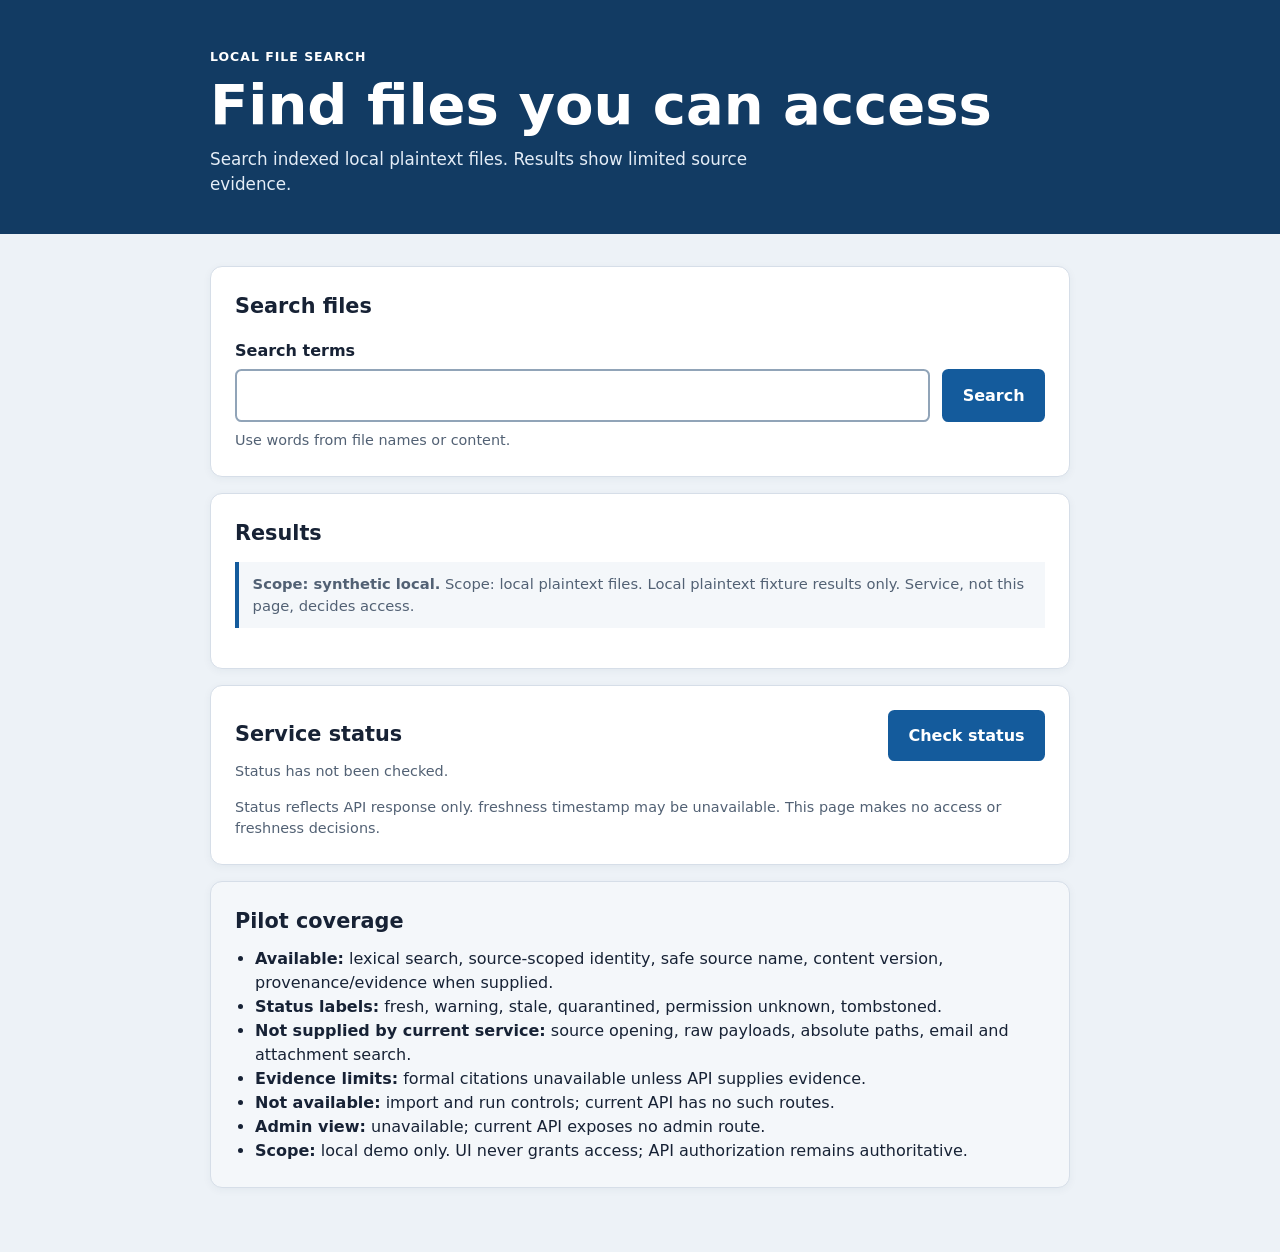
==== frontend/index.html @ c7bcd280 "git init" ====
<!doctype html>
<html lang="en">
  <head>
    <meta charset="utf-8">
    <meta name="viewport" content="width=device-width, initial-scale=1">
    <meta name="description" content="Search accessible local files">
    <meta name="api-base" content="/v1">
    <title>Knowledge search</title>
    <link rel="stylesheet" href="styles.css">
  </head>
  <body>
    <header class="site-header">
      <div class="shell">
        <p class="eyebrow">Local file search</p>
        <h1>Find files you can access</h1>
        <p class="lede">Search indexed local plaintext files. Results show limited source evidence.</p>
      </div>
    </header>

    <main class="shell" id="main-content">
      <section aria-labelledby="search-heading" class="search-panel">
        <h2 id="search-heading">Search files</h2>
        <form id="search-form" role="search">
          <label for="query">Search terms</label>
          <div class="search-row">
            <input id="query" name="query" type="search" autocomplete="off" required aria-describedby="search-help">
            <button type="submit">Search</button>
          </div>
          <p id="search-help" class="help">Use words from file names or content.</p>
        </form>
      </section>

      <section aria-labelledby="results-heading" class="results-section" aria-live="polite" aria-busy="false">
        <div class="section-heading">
          <h2 id="results-heading">Results</h2>
          <span id="result-count" class="muted"></span>
        </div>
        <p class="scope-note"><strong>Scope: synthetic local.</strong> Scope: local plaintext files. Local plaintext fixture results only. Service, not this page, decides access.</p>
        <div id="status" class="status" role="status" hidden></div>
        <ol id="results" class="results" aria-label="Search results"></ol>
      </section>

      <section aria-labelledby="status-heading" class="service-panel">
        <div class="section-heading">
          <h2 id="status-heading">Service status</h2>
          <button id="status-button" type="button">Check status</button>
        </div>
        <p id="service-status" class="muted" role="status">Status has not been checked.</p>
        <p class="help">Status reflects API response only. freshness timestamp may be unavailable. This page makes no access or freshness decisions.</p>
      </section>

      <aside class="coverage" aria-labelledby="coverage-heading">
        <h2 id="coverage-heading">Pilot coverage</h2>
        <ul>
          <li><strong>Available:</strong> lexical search, source-scoped identity, safe source name, content version, provenance/evidence when supplied.</li>
          <li><strong>Status labels:</strong> fresh, warning, stale, quarantined, permission unknown, tombstoned.</li>
          <li><strong>Not supplied by current service:</strong> source opening, raw payloads, absolute paths, email and attachment search.</li>
          <li><strong>Evidence limits:</strong> formal citations unavailable unless API supplies evidence.</li>
          <li><strong>Not available:</strong> import and run controls; current API has no such routes.</li>
          <li><strong>Admin view:</strong> unavailable; current API exposes no admin route.</li>
          <li><strong>Scope:</strong> local demo only. UI never grants access; API authorization remains authoritative.</li>
        </ul>
      </aside>
    </main>
    <script src="app.js" defer></script>
  </body>
</html>
---- frontend/styles.css ----
:root {
  color-scheme: light;
  --ink: #172235;
  --muted: #526174;
  --line: #d6dee8;
  --surface: #ffffff;
  --soft: #f4f7fa;
  --accent: #145b9c;
  --accent-dark: #0b3e6c;
  --warning: #7a4b00;
  font-family: Inter, ui-sans-serif, system-ui, sans-serif;
  line-height: 1.5;
}

* { box-sizing: border-box; }
body { margin: 0; color: var(--ink); background: #edf2f7; }
.shell { width: min(100% - 2rem, 860px); margin-inline: auto; }
.site-header { padding: 3rem 0 2.25rem; color: white; background: #123b63; }
.eyebrow { margin: 0 0 .5rem; font-weight: 700; letter-spacing: .08em; text-transform: uppercase; font-size: .78rem; }
h1, h2, p { margin-top: 0; }
h1 { margin-bottom: .75rem; font-size: clamp(2rem, 6vw, 3.5rem); line-height: 1.08; }
h2 { font-size: 1.3rem; }
.lede { max-width: 38rem; margin-bottom: 0; color: #e4edf7; font-size: 1.05rem; }
main { padding: 2rem 0 4rem; }
.search-panel, .results-section, .service-panel, .coverage { padding: 1.5rem; border: 1px solid var(--line); border-radius: .75rem; background: var(--surface); box-shadow: 0 2px 8px #17324d0d; }
.results-section, .service-panel, .coverage { margin-top: 1rem; }
label { display: block; margin-bottom: .4rem; font-weight: 650; }
.search-row { display: flex; gap: .75rem; }
input { min-width: 0; flex: 1; padding: .78rem .9rem; border: 2px solid #91a4b8; border-radius: .4rem; color: var(--ink); font: inherit; }
button { min-height: 44px; padding: .7rem 1.15rem; border: 2px solid var(--accent); border-radius: .4rem; color: white; background: var(--accent); font: inherit; font-weight: 700; cursor: pointer; }
button:hover { background: var(--accent-dark); border-color: var(--accent-dark); }
button:disabled { cursor: wait; opacity: .65; }
button:focus-visible, input:focus-visible, a:focus-visible { outline: 3px solid #f0a500; outline-offset: 2px; }
.help, .muted { color: var(--muted); font-size: .9rem; }
.help { margin: .5rem 0 0; }
.scope-note { margin: .8rem 0 0; padding: .7rem .85rem; border-left: 4px solid var(--accent); color: var(--muted); background: var(--soft); font-size: .92rem; }
.section-heading { display: flex; align-items: baseline; justify-content: space-between; gap: 1rem; }
.section-heading h2 { margin-bottom: 0; }
.status { margin: 1rem 0 0; padding: .85rem 1rem; border-left: 4px solid var(--accent); background: var(--soft); }
.status.warning { border-left-color: #c47b00; color: var(--warning); }
.results { display: grid; gap: 1rem; margin: 1rem 0 0; padding: 0; list-style: none; }
.result { padding: 1.1rem; border: 1px solid var(--line); border-radius: .5rem; background: #fff; }
.result h3 { margin: 0 0 .45rem; font-size: 1.08rem; }
.result p { margin-bottom: .7rem; }
.result-state { display: inline-block; margin-bottom: .7rem; padding: .2rem .5rem; border-radius: .25rem; color: #17324d; background: #e3edf7; font-size: .82rem; font-weight: 700; }
.result-state.stale, .result-state.warning, .result-state.quarantined, .result-state.permission-unknown, .result-state.tombstoned { color: var(--warning); background: #fff2d6; }
.result a { overflow-wrap: anywhere; color: var(--accent-dark); }
.metadata { display: flex; flex-wrap: wrap; gap: .5rem 1rem; margin: 0; color: var(--muted); font-size: .88rem; }
.metadata dt { font-weight: 700; }
.metadata dd { margin: 0; }
.coverage { background: var(--soft); }
.coverage h2 { margin-bottom: .6rem; }
.coverage ul { margin: 0; padding-left: 1.25rem; }
@media (max-width: 480px) { .search-row { flex-direction: column; } .search-row button { width: 100%; } .section-heading { align-items: flex-start; flex-direction: column; gap: .25rem; } }
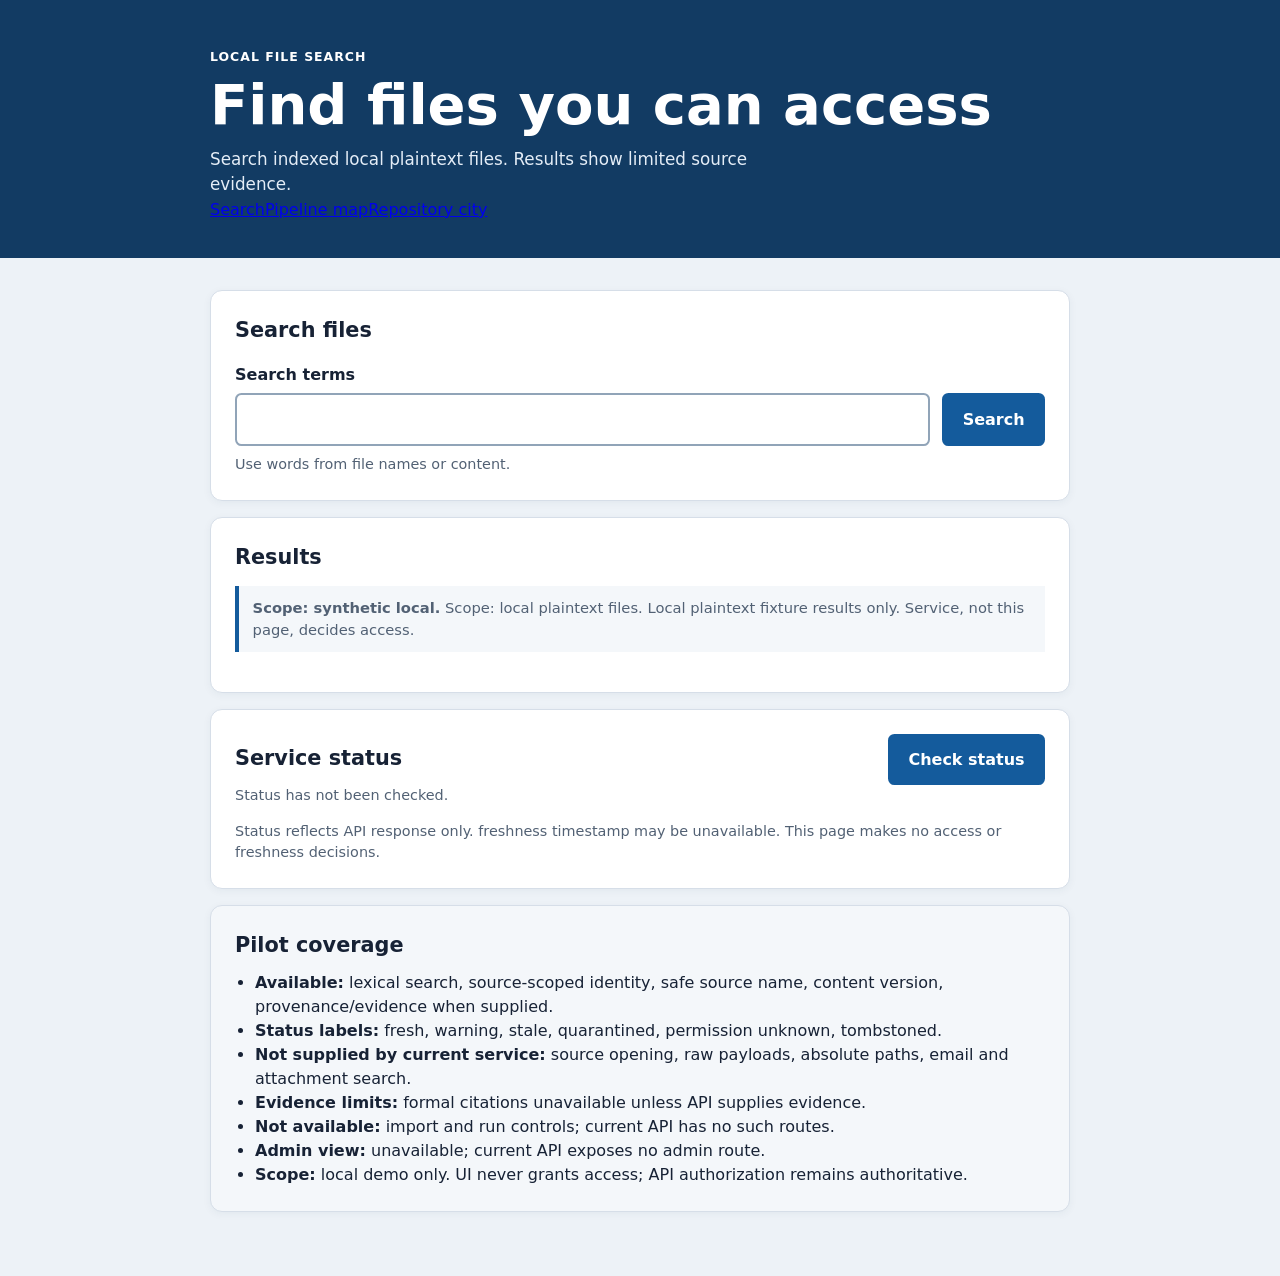
==== commit d8c6b8d0: "feat(frontend): add pipeline and repository views" ====
--- a/frontend/index.html
+++ b/frontend/index.html
@@ -14,6 +14,7 @@
         <p class="eyebrow">Local file search</p>
         <h1>Find files you can access</h1>
         <p class="lede">Search indexed local plaintext files. Results show limited source evidence.</p>
+        <nav class="site-nav" aria-label="Project views"><a href="index.html" aria-current="page">Search</a><a href="pipeline-map.html">Pipeline map</a><a href="repository-city.html">Repository city</a></nav>
       </div>
     </header>
 
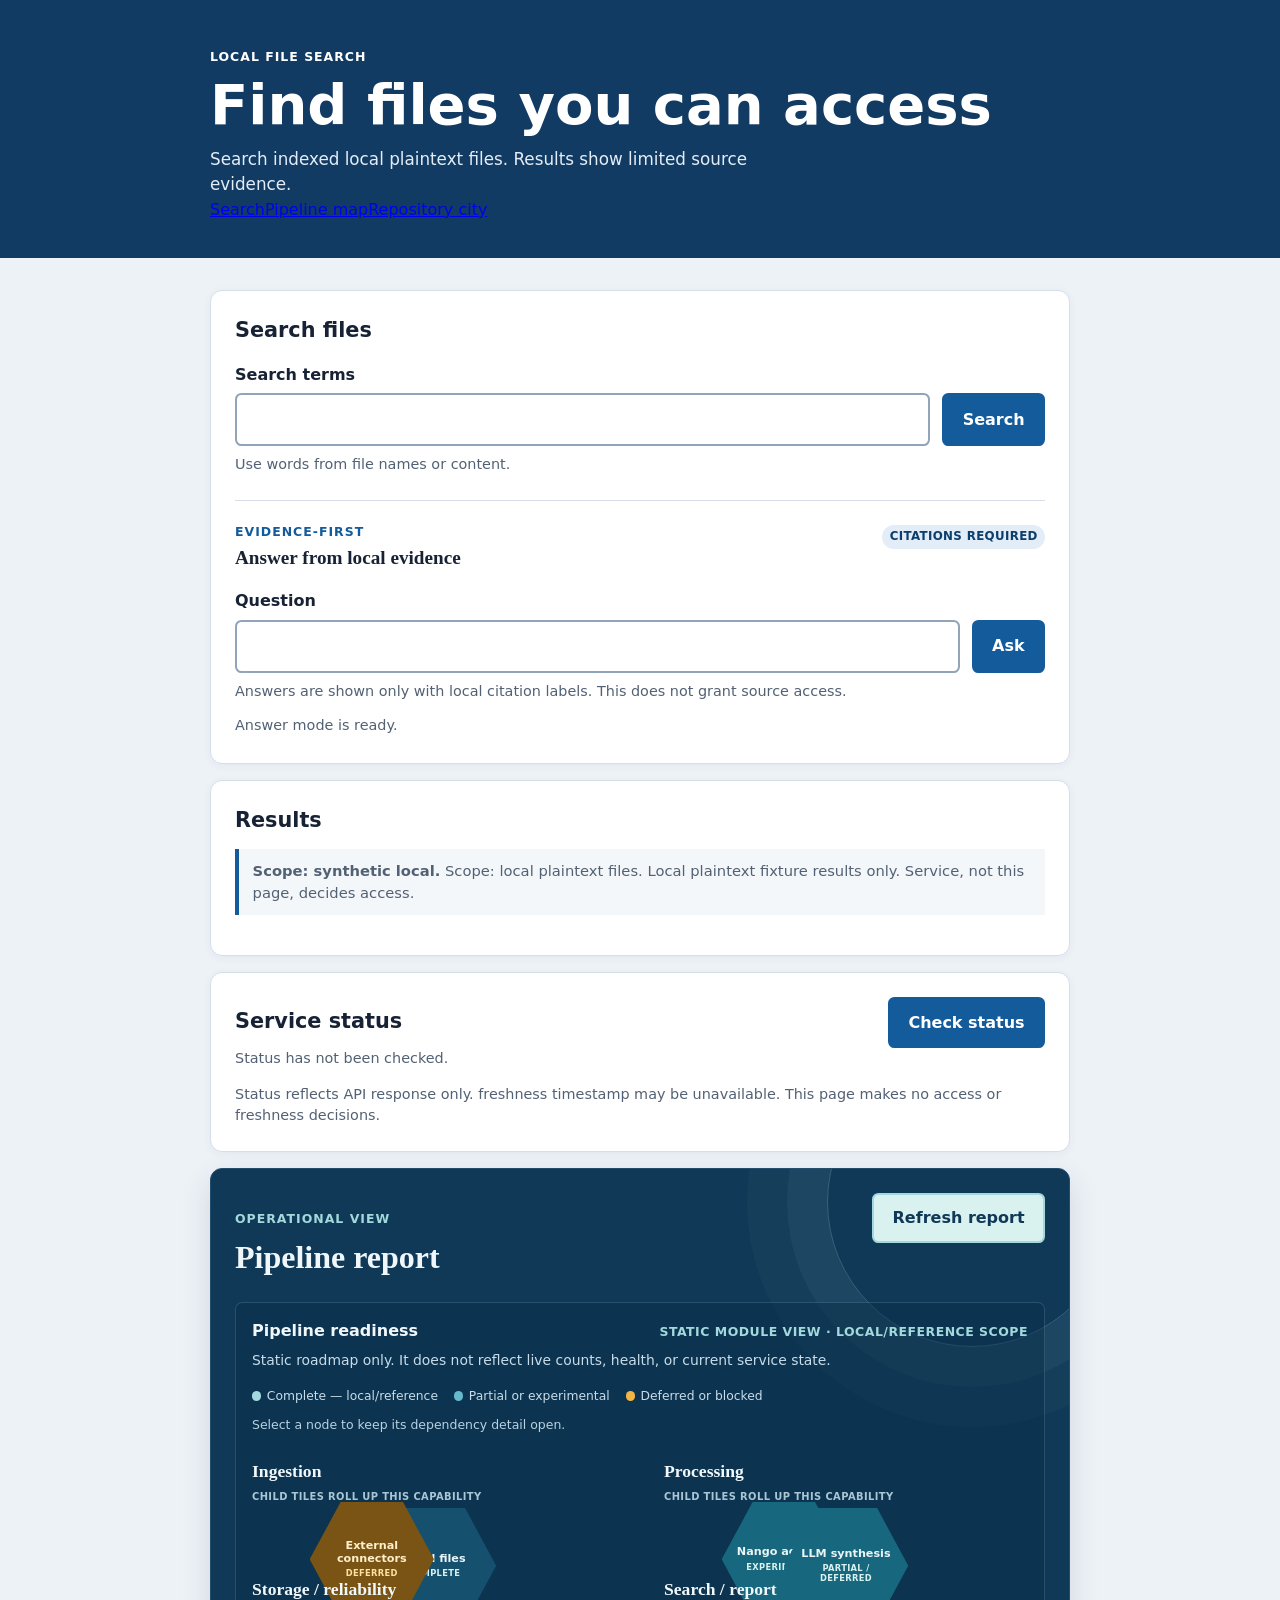
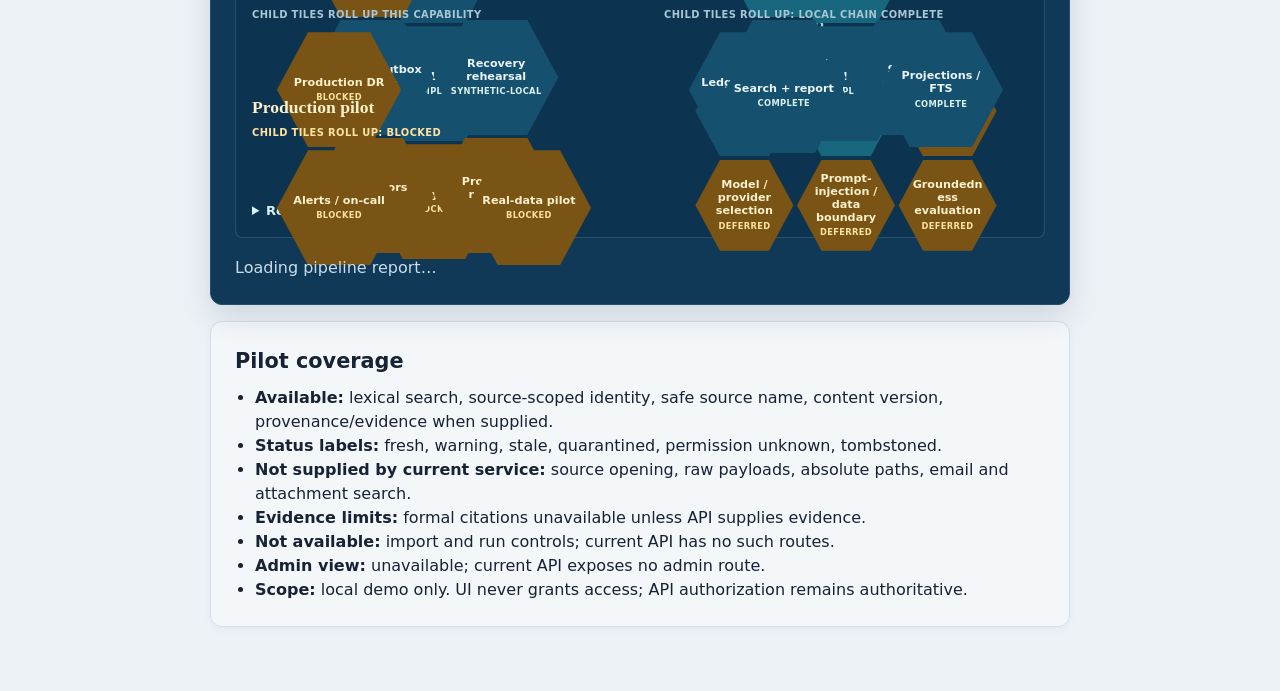
==== commit e30cee34: "fix(frontend): serve and render visualization assets" ====
--- a/frontend/index.html
+++ b/frontend/index.html
@@ -29,6 +29,22 @@
           </div>
           <p id="search-help" class="help">Use words from file names or content.</p>
         </form>
+        <section class="answer-mode" aria-labelledby="answer-heading">
+          <div class="answer-heading">
+            <div><p class="eyebrow">Evidence-first</p><h3 id="answer-heading">Answer from local evidence</h3></div>
+            <span class="answer-scope">Citations required</span>
+          </div>
+          <form id="answer-form">
+            <label for="answer-query">Question</label>
+            <div class="answer-row"><input id="answer-query" name="query" type="search" autocomplete="off" required aria-describedby="answer-help"><button id="answer-button" type="submit">Ask</button></div>
+            <p id="answer-help" class="help">Answers are shown only with local citation labels. This does not grant source access.</p>
+          </form>
+          <div id="answer-status" class="answer-status" role="status">Answer mode is ready.</div>
+          <article id="answer-result" class="answer-result" aria-labelledby="answer-result-heading" hidden>
+            <div class="answer-result-heading"><h4 id="answer-result-heading">Grounded answer</h4><button id="answer-copy" class="answer-copy" type="button" hidden>Copy answer</button></div><p id="answer-evidence-note" class="answer-evidence-note" hidden></p><div id="answer-text"></div>
+            <section class="citation-surface" aria-labelledby="citations-heading"><h5 id="citations-heading">Local citations</h5><ol id="answer-citations" class="answer-citations"></ol></section>
+          </article>
+        </section>
       </section>
 
       <section aria-labelledby="results-heading" class="results-section" aria-live="polite" aria-busy="false">
@@ -50,6 +66,119 @@
         <p class="help">Status reflects API response only. freshness timestamp may be unavailable. This page makes no access or freshness decisions.</p>
       </section>
 
+      <section aria-labelledby="report-heading" class="report-panel" aria-busy="true">
+        <div class="section-heading report-heading">
+          <div>
+            <p class="eyebrow">Operational view</p>
+            <h2 id="report-heading">Pipeline report</h2>
+          </div>
+          <button id="report-button" type="button">Refresh report</button>
+        </div>
+        <section class="report-readiness" aria-labelledby="readiness-heading">
+          <div class="report-subheading">
+            <h3 id="readiness-heading">Pipeline readiness</h3>
+            <span class="readiness-note">Static module view · local/reference scope</span>
+          </div>
+          <p class="readiness-copy">Static roadmap only. It does not reflect live counts, health, or current service state.</p>
+          <ul class="readiness-legend" aria-label="Capability status legend">
+            <li><span class="legend-dot is-complete" aria-hidden="true"></span>Complete — local/reference</li>
+            <li><span class="legend-dot is-partial" aria-hidden="true"></span>Partial or experimental</li>
+            <li><span class="legend-dot is-blocked" aria-hidden="true"></span>Deferred or blocked</li>
+          </ul>
+          <p class="map-instruction">Select a node to keep its dependency detail open.</p>
+          <ol class="pipeline-map" aria-label="Static pipeline capability map">
+            <li class="pipeline-group">
+              <button class="pipeline-parent map-node is-partial" type="button" aria-expanded="false" aria-controls="ingestion-rollup"><span>Ingestion</span><small>Child tiles roll up this capability</small></button>
+              <div id="ingestion-rollup" class="dependency-detail parent-detail"><dl><div><dt>Roll-up</dt><dd>Local files complete; external connectors deferred.</dd></div><div><dt>Remaining</dt><dd>Stable connector contract.</dd></div><div><dt>Unlocks</dt><dd>Broader source ingestion.</dd></div><div><dt>Next action</dt><dd>Qualify connector contracts.</dd></div></dl></div>
+              <ul class="capability-list">
+                <li class="capability is-complete"><button class="capability-node" type="button" aria-expanded="false" aria-controls="local-files-detail"><span>Local files</span><small>Complete</small></button><div id="local-files-detail" class="dependency-detail"><dl><div><dt>Status</dt><dd>Complete — local/reference</dd></div><div><dt>Depends on</dt><dd>Local plaintext source</dd></div><div><dt>Unlocks</dt><dd>Canonicalization / ACL</dd></div><div><dt>Next action</dt><dd>Keep local fixture scope.</dd></div></dl></div></li>
+                <li class="capability is-blocked"><button class="capability-node" type="button" aria-expanded="false" aria-controls="connectors-detail"><span>External connectors</span><small>Deferred</small></button><div id="connectors-detail" class="dependency-detail"><dl><div><dt>Status</dt><dd>Deferred</dd></div><div><dt>Depends on</dt><dd>Stable connector contract</dd></div><div><dt>Unlocks</dt><dd>Source ingestion beyond local files</dd></div><div><dt>Next action</dt><dd>Qualify connector contracts.</dd></div></dl></div></li>
+              </ul>
+            </li>
+            <li class="pipeline-group">
+              <button class="pipeline-parent map-node is-partial" type="button" aria-expanded="false" aria-controls="processing-rollup"><span>Processing</span><small>Child tiles roll up this capability</small></button>
+              <div id="processing-rollup" class="dependency-detail parent-detail"><dl><div><dt>Roll-up</dt><dd>Canonicalization / ACL complete; Nango experimental; LLM synthesis deferred.</dd></div><div><dt>Remaining</dt><dd>Stable connector path and citation support.</dd></div><div><dt>Unlocks</dt><dd>Normalized, access-filtered records.</dd></div><div><dt>Next action</dt><dd>Keep experimental scope bounded.</dd></div></dl></div>
+              <ul class="capability-list">
+                <li class="capability is-complete"><button class="capability-node" type="button" aria-expanded="false" aria-controls="canonicalization-detail"><span>Canonicalize / ACL</span><small>Complete</small></button><div id="canonicalization-detail" class="dependency-detail"><dl><div><dt>Status</dt><dd>Complete — local/reference</dd></div><div><dt>Depends on</dt><dd>Local files</dd></div><div><dt>Unlocks</dt><dd>SQLite state</dd></div><div><dt>Next action</dt><dd>Keep injected ACL policy scoped.</dd></div></dl></div></li>
+                <li class="capability is-partial"><button class="capability-node" type="button" aria-expanded="false" aria-controls="nango-detail"><span>Nango adapter</span><small>Experimental</small></button><div id="nango-detail" class="dependency-detail"><dl><div><dt>Status</dt><dd>Experimental</dd></div><div><dt>Depends on</dt><dd>Connector contract</dd></div><div><dt>Unlocks</dt><dd>Experimental source sync</dd></div><div><dt>Next action</dt><dd>Do not treat as production connector.</dd></div></dl></div></li>
+                <li class="capability llm-fractal is-partial"><button class="capability-node" type="button" aria-expanded="false" aria-controls="llm-detail"><span>LLM synthesis</span><small>Partial / deferred</small></button><div id="llm-detail" class="dependency-detail"><dl><div><dt>Roll-up</dt><dd>Authenticated retrieval is complete locally. Provenance metadata is partial; remaining answer capabilities are deferred.</dd></div><div><dt>Remaining</dt><dd>Citation-ready contract, answer API, provider boundary, and groundedness evaluation.</dd></div><div><dt>Unlocks</dt><dd>Grounded answer synthesis.</dd></div><div><dt>Next action</dt><dd>Build citation-ready answer contract before model integration.</dd></div></dl></div><p class="resolved-chain">Child dependencies</p><ul class="dependency-children">
+                  <li class="dependency-child is-complete"><button class="capability-node child-hex" type="button" aria-expanded="false" aria-controls="llm-retrieval-detail"><span>Authenticated retrieval</span><small>Complete local</small></button><div id="llm-retrieval-detail" class="dependency-detail"><dl><div><dt>Status</dt><dd>Complete — local/reference</dd></div><div><dt>Role</dt><dd>Supplies access-filtered retrieval.</dd></div><div><dt>Unlocks</dt><dd>Answer evidence input.</dd></div><div><dt>Next action</dt><dd>Keep authorization authoritative.</dd></div></dl></div></li>
+                  <li class="dependency-child is-partial"><button class="capability-node child-hex" type="button" aria-expanded="false" aria-controls="llm-citations-detail"><span>Provenance / citations</span><small>Partial</small></button><div id="llm-citations-detail" class="dependency-detail"><dl><div><dt>Status</dt><dd>Partial — UI metadata exists; answer citation contract is missing.</dd></div><div><dt>Role</dt><dd>Connects answers to source evidence.</dd></div><div><dt>Unlocks</dt><dd>Citation-ready answer contract.</dd></div><div><dt>Next action</dt><dd>Define answer citation contract.</dd></div></dl></div></li>
+                  <li class="dependency-child is-blocked"><button class="capability-node child-hex" type="button" aria-expanded="false" aria-controls="llm-api-detail"><span>Answer API contract</span><small>Deferred</small></button><div id="llm-api-detail" class="dependency-detail"><dl><div><dt>Status</dt><dd>Deferred</dd></div><div><dt>Role</dt><dd>Defines answer request and response boundary.</dd></div><div><dt>Unlocks</dt><dd>Answer delivery.</dd></div><div><dt>Next action</dt><dd>Build citation-ready contract first.</dd></div></dl></div></li>
+                  <li class="dependency-child is-blocked"><button class="capability-node child-hex" type="button" aria-expanded="false" aria-controls="llm-provider-detail"><span>Model / provider selection</span><small>Deferred</small></button><div id="llm-provider-detail" class="dependency-detail"><dl><div><dt>Status</dt><dd>Deferred</dd></div><div><dt>Role</dt><dd>Selects model and provider.</dd></div><div><dt>Unlocks</dt><dd>Model integration.</dd></div><div><dt>Next action</dt><dd>Wait for answer contract.</dd></div></dl></div></li>
+                  <li class="dependency-child is-blocked"><button class="capability-node child-hex" type="button" aria-expanded="false" aria-controls="llm-boundary-detail"><span>Prompt-injection / data boundary</span><small>Deferred</small></button><div id="llm-boundary-detail" class="dependency-detail"><dl><div><dt>Status</dt><dd>Deferred</dd></div><div><dt>Role</dt><dd>Protects model inputs and data boundary.</dd></div><div><dt>Unlocks</dt><dd>Safer answer handling.</dd></div><div><dt>Next action</dt><dd>Specify boundary controls.</dd></div></dl></div></li>
+                  <li class="dependency-child is-blocked"><button class="capability-node child-hex" type="button" aria-expanded="false" aria-controls="llm-evaluation-detail"><span>Groundedness evaluation</span><small>Deferred</small></button><div id="llm-evaluation-detail" class="dependency-detail"><dl><div><dt>Status</dt><dd>Deferred</dd></div><div><dt>Role</dt><dd>Evaluates answer support and quality.</dd></div><div><dt>Unlocks</dt><dd>Measured answer quality.</dd></div><div><dt>Next action</dt><dd>Define evaluation evidence.</dd></div></dl></div></li>
+                </ul></li>
+              </ul>
+            </li>
+            <li class="pipeline-group">
+              <button class="pipeline-parent map-node is-partial" type="button" aria-expanded="false" aria-controls="storage-rollup"><span>Storage / reliability</span><small>Child tiles roll up this capability</small></button>
+              <div id="storage-rollup" class="dependency-detail parent-detail"><dl><div><dt>Roll-up</dt><dd>SQLite, ledger / outbox, and synthetic-local recovery complete; production DR blocked.</dd></div><div><dt>Remaining</dt><dd>Production recovery targets and qualification.</dd></div><div><dt>Unlocks</dt><dd>Local durability evidence.</dd></div><div><dt>Next action</dt><dd>Set and measure production RPO / RTO.</dd></div></dl></div>
+              <ul class="capability-list">
+                <li class="capability is-complete"><button class="capability-node" type="button" aria-expanded="false" aria-controls="sqlite-detail"><span>SQLite</span><small>Complete</small></button><div id="sqlite-detail" class="dependency-detail"><dl><div><dt>Status</dt><dd>Complete — local/reference</dd></div><div><dt>Depends on</dt><dd>Canonicalization / ACL</dd></div><div><dt>Unlocks</dt><dd>Ledger / outbox</dd></div><div><dt>Next action</dt><dd>Maintain local durability checks.</dd></div></dl></div></li>
+                <li class="capability is-complete"><button class="capability-node" type="button" aria-expanded="false" aria-controls="ledger-detail"><span>Ledger / outbox</span><small>Complete</small></button><div id="ledger-detail" class="dependency-detail"><dl><div><dt>Status</dt><dd>Complete — local/reference</dd></div><div><dt>Depends on</dt><dd>SQLite</dd></div><div><dt>Unlocks</dt><dd>Projections / FTS</dd></div><div><dt>Next action</dt><dd>Maintain checkpoint flow.</dd></div></dl></div></li>
+                <li class="capability is-complete"><button class="capability-node" type="button" aria-expanded="false" aria-controls="recovery-detail"><span>Recovery rehearsal</span><small>Synthetic-local</small></button><div id="recovery-detail" class="dependency-detail"><dl><div><dt>Status</dt><dd>Complete — synthetic-local</dd></div><div><dt>Depends on</dt><dd>SQLite and ledger / outbox</dd></div><div><dt>Unlocks</dt><dd>Local recovery evidence</dd></div><div><dt>Next action</dt><dd>Define production RPO / RTO.</dd></div></dl></div></li>
+                <li class="capability is-blocked"><button class="capability-node" type="button" aria-expanded="false" aria-controls="dr-detail"><span>Production DR</span><small>Blocked</small></button><div id="dr-detail" class="dependency-detail"><dl><div><dt>Status</dt><dd>Blocked</dd></div><div><dt>Depends on</dt><dd>Production recovery targets</dd></div><div><dt>Unlocks</dt><dd>Qualified disaster recovery</dd></div><div><dt>Next action</dt><dd>Set and measure RPO / RTO.</dd></div></dl></div></li>
+              </ul>
+            </li>
+            <li class="pipeline-group">
+              <button class="pipeline-parent map-node is-complete" type="button" aria-expanded="false" aria-controls="retrieval-rollup"><span>Search / report</span><small>Child tiles roll up: local chain complete</small></button>
+              <div id="retrieval-rollup" class="dependency-detail parent-detail"><dl><div><dt>Roll-up</dt><dd>Local files, canonicalization / ACL, SQLite, ledger / outbox, and FTS are complete locally.</dd></div><div><dt>Remaining</dt><dd>No local dependency remains.</dd></div><div><dt>Unlocks</dt><dd>Authenticated search and report.</dd></div><div><dt>Next action</dt><dd>Maintain local/reference scope.</dd></div></dl></div>
+              <p class="resolved-chain">Child dependency chain</p>
+              <ul class="capability-list">
+                <li class="capability is-complete"><button class="capability-node chain-node" type="button" aria-expanded="false" aria-controls="search-files-detail"><span>Local files</span><small>Complete</small></button><div id="search-files-detail" class="dependency-detail"><dl><div><dt>Status</dt><dd>Complete — local/reference</dd></div><div><dt>Depends on</dt><dd>Local plaintext source</dd></div><div><dt>Unlocks</dt><dd>Canonicalization / ACL</dd></div><div><dt>Next action</dt><dd>Maintain fixture scope.</dd></div></dl></div></li>
+                <li class="capability is-complete"><button class="capability-node chain-node" type="button" aria-expanded="false" aria-controls="search-acl-detail"><span>Canonicalize / ACL</span><small>Complete</small></button><div id="search-acl-detail" class="dependency-detail"><dl><div><dt>Status</dt><dd>Complete — local/reference</dd></div><div><dt>Depends on</dt><dd>Local files</dd></div><div><dt>Unlocks</dt><dd>SQLite</dd></div><div><dt>Next action</dt><dd>Maintain access scope.</dd></div></dl></div></li>
+                <li class="capability is-complete"><button class="capability-node chain-node" type="button" aria-expanded="false" aria-controls="search-sqlite-detail"><span>SQLite</span><small>Complete</small></button><div id="search-sqlite-detail" class="dependency-detail"><dl><div><dt>Status</dt><dd>Complete — local/reference</dd></div><div><dt>Depends on</dt><dd>Canonicalization / ACL</dd></div><div><dt>Unlocks</dt><dd>Ledger / outbox</dd></div><div><dt>Next action</dt><dd>Maintain local checks.</dd></div></dl></div></li>
+                <li class="capability is-complete"><button class="capability-node chain-node" type="button" aria-expanded="false" aria-controls="search-ledger-detail"><span>Ledger / outbox</span><small>Complete</small></button><div id="search-ledger-detail" class="dependency-detail"><dl><div><dt>Status</dt><dd>Complete — local/reference</dd></div><div><dt>Depends on</dt><dd>SQLite</dd></div><div><dt>Unlocks</dt><dd>Projections / FTS</dd></div><div><dt>Next action</dt><dd>Maintain checkpoints.</dd></div></dl></div></li>
+                <li class="capability is-complete"><button class="capability-node" type="button" aria-expanded="false" aria-controls="fts-detail"><span>Projections / FTS</span><small>Complete</small></button><div id="fts-detail" class="dependency-detail"><dl><div><dt>Status</dt><dd>Complete — local/reference</dd></div><div><dt>Depends on</dt><dd>Ledger / outbox</dd></div><div><dt>Unlocks</dt><dd>Search and report</dd></div><div><dt>Next action</dt><dd>Maintain projection checks.</dd></div></dl></div></li>
+                <li class="capability is-complete"><button class="capability-node" type="button" aria-expanded="false" aria-controls="reporting-detail"><span>Search + report</span><small>Complete</small></button><div id="reporting-detail" class="dependency-detail"><dl><div><dt>Status</dt><dd>Complete — local/reference</dd></div><div><dt>Depends on</dt><dd>Projections / FTS</dd></div><div><dt>Unlocks</dt><dd>Authenticated UI reporting</dd></div><div><dt>Next action</dt><dd>Keep authorization authoritative.</dd></div></dl></div></li>
+              </ul>
+            </li>
+            <li class="pipeline-group">
+              <button class="pipeline-parent map-node is-blocked" type="button" aria-expanded="false" aria-controls="pilot-rollup"><span>Production pilot</span><small>Child tiles roll up: blocked</small></button>
+              <div id="pilot-rollup" class="dependency-detail parent-detail"><dl><div><dt>Roll-up</dt><dd>Identity / KMS, production recovery, connectors, and monitoring / on-call remain incomplete.</dd></div><div><dt>Remaining</dt><dd>All pilot dependencies.</dd></div><div><dt>Unlocks</dt><dd>Real-data pilot.</dd></div><div><dt>Next action</dt><dd>Close production blockers.</dd></div></dl></div>
+              <ul class="capability-list">
+                <li class="capability is-blocked"><button class="capability-node" type="button" aria-expanded="false" aria-controls="identity-detail"><span>Identity / KMS</span><small>Blocked</small></button><div id="identity-detail" class="dependency-detail"><dl><div><dt>Status</dt><dd>Blocked</dd></div><div><dt>Depends on</dt><dd>Production identity and KMS</dd></div><div><dt>Unlocks</dt><dd>Production access boundary</dd></div><div><dt>Next action</dt><dd>Integrate production identity / KMS.</dd></div></dl></div></li>
+                <li class="capability is-blocked"><button class="capability-node" type="button" aria-expanded="false" aria-controls="pilot-connectors-detail"><span>Connectors</span><small>Deferred</small></button><div id="pilot-connectors-detail" class="dependency-detail"><dl><div><dt>Status</dt><dd>Deferred</dd></div><div><dt>Depends on</dt><dd>Stable connector contract</dd></div><div><dt>Unlocks</dt><dd>Pilot source ingestion</dd></div><div><dt>Next action</dt><dd>Qualify connector contracts.</dd></div></dl></div></li>
+                <li class="capability is-blocked"><button class="capability-node" type="button" aria-expanded="false" aria-controls="pilot-recovery-detail"><span>Production recovery</span><small>Blocked</small></button><div id="pilot-recovery-detail" class="dependency-detail"><dl><div><dt>Status</dt><dd>Blocked</dd></div><div><dt>Depends on</dt><dd>Production RPO / RTO qualification</dd></div><div><dt>Unlocks</dt><dd>Production pilot readiness</dd></div><div><dt>Next action</dt><dd>Qualify production recovery.</dd></div></dl></div></li>
+                <li class="capability is-blocked"><button class="capability-node" type="button" aria-expanded="false" aria-controls="monitoring-detail"><span>Alerts / on-call</span><small>Blocked</small></button><div id="monitoring-detail" class="dependency-detail"><dl><div><dt>Status</dt><dd>Blocked</dd></div><div><dt>Depends on</dt><dd>Operational monitoring</dd></div><div><dt>Unlocks</dt><dd>Supported service response</dd></div><div><dt>Next action</dt><dd>Define alerts and on-call practice.</dd></div></dl></div></li>
+                <li class="capability is-blocked"><button class="capability-node" type="button" aria-expanded="false" aria-controls="pilot-detail"><span>Real-data pilot</span><small>Blocked</small></button><div id="pilot-detail" class="dependency-detail"><dl><div><dt>Status</dt><dd>Blocked</dd></div><div><dt>Depends on</dt><dd>Identity / KMS, production recovery, connectors, and monitoring / on-call</dd></div><div><dt>Unlocks</dt><dd>Real-data pilot</dd></div><div><dt>Next action</dt><dd>Close production blockers.</dd></div></dl></div></li>
+              </ul>
+            </li>
+          </ol>
+          <details class="map-list-view">
+            <summary>Read capability map as a list</summary>
+            <ul>
+              <li>Ingestion: local files complete; external connectors deferred.</li>
+              <li>Processing: canonicalization / ACL complete; Nango experimental; LLM synthesis is partial/deferred. Authenticated retrieval is complete locally; provenance metadata is partial; answer API, provider selection, prompt-injection/data boundary, and groundedness evaluation are deferred.</li>
+              <li>Storage / reliability: SQLite, ledger / outbox, and synthetic-local recovery rehearsal complete; production DR blocked.</li>
+              <li>Retrieval / reporting: projections / FTS and authenticated search + report complete.</li>
+              <li>Production readiness: identity / KMS, alerts / on-call, and real-data pilot blocked.</li>
+            </ul>
+          </details>
+        </section>
+        <p id="report-status" class="report-status" role="status">Loading pipeline report…</p>
+        <div id="report-content" hidden>
+          <dl id="report-kpis" class="report-kpis" aria-label="Pipeline key metrics"></dl>
+          <div class="report-detail">
+            <div class="report-chart" aria-labelledby="report-flow-heading">
+              <div class="report-subheading">
+                <h3 id="report-flow-heading">Reported volume flow</h3>
+                <span class="muted">Live counts</span>
+              </div>
+              <ol id="report-bars" class="report-bars" aria-label="Pipeline stages"></ol>
+            </div>
+            <div class="report-table-wrap">
+              <table class="report-table">
+                <caption>Report details</caption>
+                <thead><tr><th scope="col">Measure</th><th scope="col">Value</th></tr></thead>
+                <tbody id="report-details"></tbody>
+              </table>
+            </div>
+          </div>
+        </div>
+      </section>
+
       <aside class="coverage" aria-labelledby="coverage-heading">
         <h2 id="coverage-heading">Pilot coverage</h2>
         <ul>
@@ -63,6 +192,6 @@
         </ul>
       </aside>
     </main>
-    <script src="app.js" defer></script>
+    <script src="app.js?v=superhex" defer></script>
   </body>
 </html>
--- a/frontend/styles.css
+++ b/frontend/styles.css
@@ -33,6 +33,11 @@
 button:focus-visible, input:focus-visible, a:focus-visible { outline: 3px solid #f0a500; outline-offset: 2px; }
 .help, .muted { color: var(--muted); font-size: .9rem; }
 .help { margin: .5rem 0 0; }
+.answer-mode { margin-top: 1.5rem; padding-top: 1.35rem; border-top: 1px solid var(--line); }.answer-heading { display: flex; justify-content: space-between; gap: 1rem; align-items: start; }.answer-heading .eyebrow { margin-bottom: .2rem; color: var(--accent); }.answer-heading h3 { margin: 0; font-family: Georgia, 'Times New Roman', serif; font-size: 1.2rem; }.answer-scope { margin-top: .15rem; padding: .2rem .45rem; border-radius: 99px; color: var(--accent-dark); background: #e3edf7; font-size: .74rem; font-weight: 800; letter-spacing: .03em; text-transform: uppercase; }.answer-mode form { margin-top: 1rem; }.answer-row { display: flex; gap: .75rem; }.answer-status { min-height: 1.5rem; margin: .8rem 0 0; color: var(--muted); font-size: .9rem; }.answer-status.unavailable, .answer-status.abstained { padding: .7rem .85rem; border-left: 4px solid #c47b00; color: var(--warning); background: #fff8e8; }.answer-status.abstained { border-left-color: var(--accent); color: var(--accent-dark); background: var(--soft); }.answer-result { margin-top: 1rem; padding: 1rem; border: 1px solid #bdd5e8; border-radius: .5rem; background: linear-gradient(135deg, #f8fbfd, #eef7f7); }.answer-result h4 { margin: 0 0 .55rem; color: var(--accent-dark); font-family: Georgia, 'Times New Roman', serif; font-size: 1.1rem; }.answer-result > p { margin-bottom: 1rem; white-space: pre-wrap; }.citation-surface { padding-top: .85rem; border-top: 1px solid #cbdde8; }.citation-surface h5 { margin: 0 0 .6rem; color: var(--ink); font-size: .9rem; }.answer-citations { display: grid; gap: .6rem; margin: 0; padding: 0; list-style: none; }.answer-citations li { padding: .7rem .8rem; border-left: 3px solid var(--accent); background: #fff; }.answer-citations strong, .citation-id { display: block; }.answer-citations strong { color: var(--accent-dark); font-size: .9rem; }.citation-id { margin-top: .12rem; color: var(--muted); font-size: .75rem; font-weight: 700; }.answer-citations p { margin: .45rem 0 0; font-size: .86rem; }.answer-citations .citation-provenance { color: var(--muted); font-size: .78rem; }
+.answer-result.visual-evidence { border-color: #5ca5a9; background: linear-gradient(135deg, #f1fbfa, #edf5fb); }.answer-result.visual-evidence h4 { color: #17606a; }.answer-evidence-note { padding: .6rem .7rem; border-left: 3px solid #3b9298; color: #16535c; background: #def1ef; font-size: .85rem; font-weight: 650; white-space: normal !important; }
+.answer-result-heading { display: flex; align-items: start; justify-content: space-between; gap: .75rem; }.answer-copy { min-height: 34px; padding: .38rem .65rem; font-size: .78rem; }
+.visual-summary { display: grid; grid-template-columns: repeat(3, minmax(0, 1fr)); gap: .65rem; margin-bottom: 1rem; }.visual-counts { grid-column: 1 / -1; display: grid; grid-template-columns: auto 1fr auto 1fr; gap: .15rem .65rem; margin: 0; padding: .6rem; border: 1px solid #b9dcda; border-radius: .35rem; background: #ffffffa8; }.visual-counts dt { color: #426675; font-size: .74rem; font-weight: 750; letter-spacing: .04em; text-transform: uppercase; }.visual-counts dd { margin: 0; color: #17606a; font-family: Georgia, 'Times New Roman', serif; font-size: 1.1rem; font-weight: 700; }.visual-summary section { min-width: 0; padding: .6rem; border: 1px solid #b9dcda; border-radius: .35rem; background: #ffffffa8; }.visual-summary h5 { margin: 0 0 .35rem; color: #17606a; font-size: .77rem; }.visual-summary ul { display: grid; gap: .2rem; margin: 0; padding-left: 1rem; color: #385865; font-size: .76rem; }.visual-summary li { overflow-wrap: anywhere; }
+.visual-summary .candidate-summary { grid-column: 1 / -1; border-color: #88bec0; background: #e7f5f3; }.candidate-summary > h5 { color: #16535c; font-size: .84rem; }.candidate-lists { display: grid; grid-template-columns: repeat(4, minmax(0, 1fr)); gap: .5rem; }.candidate-lists section { padding: .5rem; border-color: #b9dcda; background: #ffffffa8; }.candidate-lists h5 { font-size: .72rem; }
 .scope-note { margin: .8rem 0 0; padding: .7rem .85rem; border-left: 4px solid var(--accent); color: var(--muted); background: var(--soft); font-size: .92rem; }
 .section-heading { display: flex; align-items: baseline; justify-content: space-between; gap: 1rem; }
 .section-heading h2 { margin-bottom: 0; }
@@ -51,4 +56,72 @@
 .coverage { background: var(--soft); }
 .coverage h2 { margin-bottom: .6rem; }
 .coverage ul { margin: 0; padding-left: 1.25rem; }
-@media (max-width: 480px) { .search-row { flex-direction: column; } .search-row button { width: 100%; } .section-heading { align-items: flex-start; flex-direction: column; gap: .25rem; } }
+.report-panel { position: relative; overflow: hidden; margin-top: 1rem; padding: 1.5rem; border: 1px solid #234e6d; border-radius: .75rem; color: #eff7fb; background: #103957; box-shadow: 0 12px 30px #17324d24; }
+.report-panel::after { position: absolute; z-index: 0; top: -7rem; right: -3rem; width: 18rem; height: 18rem; border: 1px solid #a3d9dc42; border-radius: 50%; box-shadow: 0 0 0 2.5rem #a3d9dc0d, 0 0 0 5rem #a3d9dc08; content: ''; pointer-events: none; }
+.report-panel > * { position: relative; z-index: 1; }
+.report-heading .eyebrow { margin-bottom: .25rem; color: #a3d9dc; }
+.report-heading h2 { font-family: Georgia, 'Times New Roman', serif; font-size: clamp(1.5rem, 3vw, 2rem); }
+.report-heading button { border-color: #a3d9dc; color: #103957; background: #d9f1ef; }
+.report-heading button:hover { border-color: #fff; background: #fff; }
+.report-readiness { margin-top: 1.3rem; padding: 1rem; border: 1px solid #b7d9e62e; border-radius: .45rem; background: #082c4766; }
+.readiness-note { color: #a3d9dc; font-size: .78rem; font-weight: 700; letter-spacing: .04em; text-transform: uppercase; }
+.readiness-copy { margin: .45rem 0 1rem; color: #c8dde9; font-size: .87rem; }
+.readiness-legend { display: flex; flex-wrap: wrap; gap: .45rem 1rem; margin: 0 0 1rem; padding: 0; color: #c8dde9; list-style: none; font-size: .77rem; }.readiness-legend li { display: flex; gap: .35rem; align-items: center; }.legend-dot { width: .58rem; height: .58rem; border-radius: 50%; background: #b9d2e0; }.legend-dot.is-complete { background: #a3d9dc; }.legend-dot.is-partial { background: #65b9ca; }.legend-dot.is-blocked { background: #f3b646; }
+.map-instruction { margin: -.35rem 0 .8rem; color: #b9d2e0; font-size: .78rem; }
+.pipeline-map { display: grid; grid-template-columns: repeat(5, minmax(10.5rem, 1fr)); gap: .7rem; margin: 0; padding: 0; list-style: none; overflow-x: auto; }
+.pipeline-group { position: relative; min-width: 10.5rem; padding: .75rem; border: 1px solid #b7d9e62e; border-radius: .42rem; background: #082c4799; }.pipeline-parent { display: grid; width: 100%; min-height: 6.8rem; place-content: center; margin: 0 0 .9rem; padding: 1rem 1.3rem; border: 0; border-radius: 0; color: #eaf5f8; background: #15506f; clip-path: polygon(25% 0, 75% 0, 100% 50%, 75% 100%, 25% 100%, 0 50%); text-align: center; transition: transform .16s ease, filter .16s ease; }.pipeline-parent:hover { border: 0; background: #1c6286; transform: translateY(-2px); filter: brightness(1.08); }.pipeline-parent:focus-visible { outline: 3px solid #fff; outline-offset: 3px; }.pipeline-parent span { font-size: .92rem; font-weight: 800; }.pipeline-parent small { margin-top: .35rem; color: #d9f1ef; font-size: .65rem; font-weight: 700; letter-spacing: .04em; text-transform: uppercase; }.pipeline-parent.is-partial { background: #17677e; }.pipeline-parent.is-blocked { color: #fff1cc; background: #795414; }.pipeline-parent.is-blocked small { color: #ffe1a1; }.pipeline-group:has(.pipeline-parent:hover) > .parent-detail, .pipeline-group:has(.pipeline-parent:focus-visible) > .parent-detail, .pipeline-group.is-pinned > .parent-detail { display: block; }.resolved-chain { margin: -.3rem 0 .55rem; color: #a3d9dc; font-size: .7rem; font-weight: 700; letter-spacing: .04em; text-transform: uppercase; }
+.capability-list { display: grid; gap: .65rem; margin: 0; padding: 0; list-style: none; }.capability { position: relative; min-width: 0; }.capability-node { display: grid; width: 100%; min-height: 7.5rem; place-content: center; padding: 1rem 1.45rem; border: 0; border-radius: 0; color: #eaf5f8; background: #15506f; clip-path: polygon(25% 0, 75% 0, 100% 50%, 75% 100%, 25% 100%, 0 50%); text-align: center; line-height: 1.15; transition: transform .16s ease, filter .16s ease; }.capability-node:hover { border: 0; background: #1c6286; transform: translateY(-2px); filter: brightness(1.08); }.capability-node:focus-visible { outline: 3px solid #fff; outline-offset: 3px; }.capability-node span { overflow-wrap: anywhere; font-size: .82rem; font-weight: 750; }.capability-node small { display: block; margin-top: .4rem; color: #d9f1ef; font-size: .68rem; font-weight: 700; letter-spacing: .04em; text-transform: uppercase; }.capability.is-partial > .capability-node, .dependency-child.is-partial .capability-node { background: #17677e; }.capability.is-blocked > .capability-node, .dependency-child.is-blocked .capability-node { color: #fff1cc; background: #795414; }.capability.is-blocked > .capability-node small, .dependency-child.is-blocked .capability-node small { color: #ffe1a1; }
+.dependency-children { display: grid; grid-template-columns: repeat(2, minmax(0, 1fr)); gap: .42rem; margin: 0; padding: 0; list-style: none; }.dependency-child { position: relative; min-width: 0; }.child-hex { min-height: 4.4rem; padding: .55rem .8rem; }.child-hex span { font-size: .66rem; }.child-hex small { margin-top: .2rem; font-size: .52rem; }
+.chain-node { min-height: 5rem; padding: .65rem 1rem; }.chain-node span { font-size: .72rem; }.chain-node small { margin-top: .25rem; font-size: .59rem; }
+/* Parent capability has no status fill: child hex tiles form its visible mosaic. */
+.pipeline-group { display: grid; grid-template-rows: auto 1fr; gap: .2rem; padding: .45rem; border: 0; border-radius: 0; background: transparent; }.pipeline-group::before { position: absolute; z-index: 0; inset: .1rem; border: 1px solid #b7d9e65c; clip-path: polygon(25% 0, 75% 0, 100% 50%, 75% 100%, 25% 100%, 0 50%); content: ''; pointer-events: none; }.pipeline-group > .pipeline-parent, .pipeline-group > .capability-list, .pipeline-group > .resolved-chain { position: relative; z-index: 1; }.pipeline-parent { width: max-content; max-width: 100%; min-height: auto; margin: 0 auto -.15rem; padding: .35rem .75rem; border: 1px solid #65b9ca; border-radius: 99px; color: #eaf5f8; background: #082c47 !important; clip-path: none; }.pipeline-parent:hover { background: #103957 !important; transform: none; filter: none; }.pipeline-parent span { font-size: .82rem; }.pipeline-parent small { font-size: .56rem; }.pipeline-parent.is-complete { border-color: #a3d9dc; }.pipeline-parent.is-partial { border-color: #65b9ca; }.pipeline-parent.is-blocked { border-color: #f3b646; }.pipeline-group > .capability-list { grid-template-columns: repeat(2, minmax(0, 1fr)); align-content: start; gap: .32rem; padding: .85rem .15rem .25rem; }.pipeline-group > .capability-list .capability-node { min-height: 5.5rem; padding: .6rem .75rem; }.pipeline-group > .capability-list .capability-node span { font-size: .69rem; }.pipeline-group > .capability-list .capability-node small { margin-top: .22rem; font-size: .54rem; }.pipeline-group > .resolved-chain { grid-column: 1 / -1; margin: .35rem 0 -.4rem; padding-left: .25rem; }.pipeline-group > .parent-detail { z-index: 6; }.llm-fractal { grid-column: 1 / -1; }.llm-fractal > .dependency-children { grid-template-columns: repeat(3, minmax(0, 1fr)); }.llm-fractal .child-hex { min-height: 4.3rem; }.llm-fractal .child-hex span { font-size: .59rem; }
+/* Mosaic boundary surrounds direct dependency tiles; title is outside, not a status node. */
+.pipeline-group { display: block; padding: 0; background: transparent; }.pipeline-group::before { top: 2.15rem; right: .05rem; bottom: 0; left: .05rem; padding: 1px; border: 0; background: #b7d9e66b; clip-path: polygon(25% 0, 75% 0, 100% 50%, 75% 100%, 25% 100%, 0 50%); -webkit-mask: linear-gradient(#000 0 0) content-box, linear-gradient(#000 0 0); -webkit-mask-composite: xor; mask-composite: exclude; }.pipeline-parent { display: block; width: 100%; min-height: 0; margin: 0; padding: 0 0 .35rem; border: 0 !important; border-radius: 0; color: #eaf5f8; background: transparent !important; clip-path: none; text-align: left; }.pipeline-parent:hover { background: transparent !important; transform: none; filter: none; }.pipeline-parent span { font-family: Georgia, 'Times New Roman', serif; font-size: .98rem; }.pipeline-parent small { color: #b9d2e0; }.pipeline-group > .resolved-chain { margin: -.1rem 0 .15rem; padding-left: 0; }.pipeline-group > .capability-list { position: relative; z-index: 1; grid-template-columns: repeat(2, minmax(0, 1fr)); gap: .22rem; margin: 0; padding: 2.1rem 1.05rem 1.8rem; }.pipeline-group > .capability-list .capability-node { min-height: 5.35rem; }.pipeline-group > .capability-list .capability { z-index: 2; }.pipeline-group > .capability-list .dependency-detail { z-index: 8; }.llm-fractal { margin-top: .15rem; }.llm-fractal > .dependency-children { grid-template-columns: repeat(3, minmax(0, 1fr)); gap: .25rem; padding: .2rem; }.llm-fractal .child-hex { min-height: 4.15rem; }
+/* Fixed hex mosaics: every direct tile has an assigned slot inside its own boundary. */
+.pipeline-map { display: flex; gap: 1.25rem; overflow-x: auto; padding: .25rem .25rem 1rem; scroll-snap-type: x proximity; }.pipeline-group { position: relative; flex: 0 0 26rem; height: 34rem; min-width: 26rem; scroll-snap-align: start; isolation: isolate; }.pipeline-group:nth-child(1) { height: 19rem; }.pipeline-group:nth-child(2) { height: 48rem; }.pipeline-group:nth-child(3) { height: 27rem; }.pipeline-group:nth-child(4) { height: 30rem; }.pipeline-group:nth-child(5) { height: 29rem; }.pipeline-group::before { top: 2.15rem; right: .2rem; bottom: .25rem; left: .2rem; z-index: 0; padding: 0; background: url("data:image/svg+xml,%3Csvg xmlns='http://www.w3.org/2000/svg' viewBox='0 0 100 100' preserveAspectRatio='none'%3E%3Cpolygon points='25,1 75,1 99,50 75,99 25,99 1,50' fill='none' stroke='%23a3d9dc' stroke-width='1.5'/%3E%3C/svg%3E") center / 100% 100% no-repeat; clip-path: none; -webkit-mask: none; mask: none; }.pipeline-parent small { display: block; }.pipeline-group > .capability-list { position: absolute; z-index: 1; top: 4.1rem; right: 2.2rem; bottom: 2.35rem; left: 2.2rem; display: block; margin: 0; padding: 0; }.pipeline-group > .capability-list > .capability { position: absolute; z-index: 2; width: 43%; margin: 0; }.pipeline-group > .capability-list > .capability:nth-child(1) { top: 3%; left: 28.5%; }.pipeline-group > .capability-list > .capability:nth-child(2) { top: 27%; left: 2%; }.pipeline-group > .capability-list > .capability:nth-child(3) { top: 27%; right: 2%; }.pipeline-group > .capability-list > .capability:nth-child(4) { top: 51%; left: 2%; }.pipeline-group > .capability-list > .capability:nth-child(5) { top: 51%; right: 2%; }.pipeline-group > .capability-list > .capability:nth-child(6) { top: 75%; left: 28.5%; }.pipeline-group > .capability-list .capability-node { min-height: 5rem; }.pipeline-group:nth-child(2) > .capability-list > .llm-fractal { top: 39%; right: 3%; left: 3%; width: 94%; }.llm-fractal > .dependency-children { grid-template-columns: repeat(3, minmax(0, 1fr)); gap: .22rem; padding: .3rem; }.llm-fractal .child-hex { min-height: 4rem; }.pipeline-group > .resolved-chain { position: absolute; z-index: 3; top: 2.5rem; left: 50%; width: max-content; max-width: 90%; margin: 0; padding: .15rem .4rem; transform: translateX(-50%); color: #a3d9dc; background: #103957; }.pipeline-group > .parent-detail { z-index: 10; }
+/* Filled superhexes contain seven dependency cells. No parent boundary is drawn. */
+.pipeline-group { flex-basis: 27rem; width: 27rem; min-width: 27rem; height: 27rem !important; }.pipeline-group:nth-child(2) { height: 46rem !important; }.pipeline-group::before { display: none; }.pipeline-group > .capability-list { top: 2.8rem; right: 1.15rem; bottom: .5rem; left: 1.15rem; }.pipeline-group > .capability-list > .capability { width: 38%; }.pipeline-group > .capability-list > .capability:nth-child(1) { top: 32%; left: 31%; }.pipeline-group > .capability-list > .capability:nth-child(2) { top: 7%; left: 12%; }.pipeline-group > .capability-list > .capability:nth-child(3) { top: 7%; right: 12%; }.pipeline-group > .capability-list > .capability:nth-child(4) { top: 56%; left: 2%; }.pipeline-group > .capability-list > .capability:nth-child(5) { top: 56%; right: 2%; }.pipeline-group > .capability-list > .capability:nth-child(6) { top: 80%; left: 12%; }.pipeline-group > .capability-list > .capability:nth-child(7) { top: 80%; right: 12%; }.pipeline-group > .capability-list .capability-node { min-height: 0; aspect-ratio: 1.08; padding: .55rem .7rem; }.pipeline-group > .capability-list .capability-node span { font-size: .7rem; }.pipeline-group > .capability-list .capability-node small { font-size: .52rem; }.cluster-copy .capability-node span, .cluster-copy .capability-node small { visibility: hidden; }.pipeline-group:nth-child(2) > .capability-list > .llm-fractal { top: 32%; right: 31%; left: 31%; width: 38%; }.llm-fractal > .dependency-children { position: relative; z-index: 5; grid-template-columns: repeat(3, minmax(0, 1fr)); width: 250%; margin-left: -75%; }.pipeline-group > .resolved-chain { display: none; }
+.dependency-detail { position: absolute; z-index: 4; top: calc(100% + .3rem); left: 0; display: none; width: min(19rem, 100vw - 4rem); padding: .72rem; border: 1px solid #a3d9dc; border-radius: .35rem; color: #eaf5f8; background: #06263d; box-shadow: 0 .75rem 1.5rem #051c2d99; }.capability:hover > .dependency-detail, .capability:focus-within > .dependency-detail, .capability.is-pinned > .dependency-detail, .dependency-child:hover > .dependency-detail, .dependency-child:focus-within > .dependency-detail, .dependency-child.is-pinned > .dependency-detail { display: block; }.dependency-detail dl { display: grid; gap: .45rem; margin: 0; }.dependency-detail div { display: grid; grid-template-columns: 5rem 1fr; gap: .45rem; }.dependency-detail dt { color: #a3d9dc; font-size: .7rem; font-weight: 800; letter-spacing: .04em; text-transform: uppercase; }.dependency-detail dd { margin: 0; font-size: .76rem; line-height: 1.3; }.map-list-view { margin-top: 1rem; color: #c8dde9; font-size: .82rem; }.map-list-view summary { cursor: pointer; color: #d9f1ef; font-weight: 700; }.map-list-view ul { margin: .6rem 0 0; padding-left: 1.1rem; }.map-list-view li + li { margin-top: .25rem; }
+.report-status { min-height: 1.5rem; margin: 1.1rem 0 0; color: #c8dde9; }
+.report-status.unavailable { padding-left: .8rem; border-left: 3px solid #f3b646; color: #ffe6b2; }
+.report-kpis { display: grid; grid-template-columns: repeat(4, minmax(0, 1fr)); gap: .65rem; margin: 1.1rem 0 1.25rem; }
+.report-kpis > div { min-width: 0; padding: .85rem .9rem; border: 1px solid #b7d9e62e; border-radius: .45rem; background: #082c47a6; }
+.report-kpis dt { overflow-wrap: anywhere; color: #b9d2e0; font-size: .78rem; font-weight: 700; letter-spacing: .04em; text-transform: uppercase; }
+.report-kpis dd { margin: .25rem 0 0; color: #fff; font-family: Georgia, 'Times New Roman', serif; font-size: clamp(1.35rem, 3vw, 1.9rem); font-weight: 700; }
+.report-detail { display: grid; grid-template-columns: minmax(0, 1.2fr) minmax(13rem, .8fr); gap: 1.25rem; align-items: start; }
+.report-chart, .report-table-wrap { padding: 1rem; border: 1px solid #b7d9e62e; border-radius: .45rem; background: #082c4766; }
+.report-subheading { display: flex; justify-content: space-between; gap: .75rem; align-items: baseline; }
+.report-subheading h3 { margin: 0; font-size: 1rem; }.report-panel .muted { color: #b9d2e0; }
+.report-bars { display: grid; gap: .72rem; margin: 1rem 0 0; padding: 0; list-style: none; }
+.report-bars li { display: grid; grid-template-columns: minmax(5rem, .75fr) minmax(4rem, 2fr) auto; gap: .65rem; align-items: center; font-size: .86rem; }
+.bar-label { overflow-wrap: anywhere; color: #dcecf4; }.bar-track { display: block; height: .55rem; overflow: hidden; border-radius: 99px; background: #d9f1ef1c; }.bar-fill { display: block; height: 100%; border-radius: inherit; background: linear-gradient(90deg, #65b9ca, #d9f1ef); }.bar-value { color: #fff; font-variant-numeric: tabular-nums; }
+.report-table { width: 100%; border-collapse: collapse; font-size: .87rem; }.report-table caption { margin-bottom: .55rem; color: #fff; text-align: left; font-weight: 700; }.report-table th, .report-table td { padding: .48rem 0; border-bottom: 1px solid #b7d9e622; text-align: left; }.report-table thead th { color: #b9d2e0; font-size: .75rem; letter-spacing: .05em; text-transform: uppercase; }.report-table tbody th { color: #e5f0f5; font-weight: 600; }.report-table td { color: #fff; text-align: right; font-variant-numeric: tabular-nums; }
+@media (max-width: 860px) { .pipeline-map { grid-template-columns: repeat(3, minmax(10.5rem, 1fr)); } }
+@media (max-width: 680px) { .pipeline-map { grid-template-columns: repeat(2, minmax(10.5rem, 1fr)); }.report-kpis { grid-template-columns: repeat(2, minmax(0, 1fr)); }.report-detail { grid-template-columns: 1fr; }.visual-summary { grid-template-columns: repeat(2, minmax(0, 1fr)); }.candidate-lists { grid-template-columns: repeat(2, minmax(0, 1fr)); } }
+@media (max-width: 480px) { .search-row, .answer-row { flex-direction: column; } .search-row button, .answer-row button { width: 100%; } .section-heading { align-items: flex-start; flex-direction: column; gap: .25rem; }.answer-heading { flex-direction: column; gap: .4rem; }.visual-summary, .candidate-lists { grid-template-columns: 1fr; }.visual-counts { grid-template-columns: 1fr 1fr; }.visual-counts dt { grid-column: auto; }.visual-counts dd { grid-column: auto; } }
+
+/* Capability map: seven equal, edge-sharing child hexes. No container shape. */
+.pipeline-map { display: grid; grid-template-columns: repeat(2, minmax(16rem, 1fr)); gap: 2.5rem 3rem; overflow: visible; padding: .5rem 0 1rem; }
+.pipeline-group, .pipeline-group:nth-child(n) { display: grid; grid-template-columns: minmax(0, 1fr); grid-template-rows: auto auto auto auto; gap: .55rem; width: auto; min-width: 0; height: auto !important; padding: 0; background: transparent; }
+.pipeline-group::before { display: none; }
+.pipeline-parent { width: max-content; max-width: 100%; min-height: 0; margin: 0; padding: .15rem 0; border: 0 !important; border-radius: 0; color: #f1f8fb; background: transparent !important; clip-path: none; text-align: left; }
+.pipeline-parent:hover { background: transparent !important; transform: none; filter: none; }
+.pipeline-parent span { font-family: Georgia, 'Times New Roman', serif; font-size: 1.1rem; }
+.pipeline-parent small { display: block; color: #a9c6d5; font-size: .62rem; }
+.superhex { display: block; width: min(100%, 21rem); height: auto; margin-inline: auto; overflow: visible; filter: drop-shadow(0 .6rem .75rem #031a2b55); }
+.superhex-cell { stroke: none; }
+.superhex-cell.is-complete { fill: #a3d9dc; }
+.superhex-cell.is-partial { fill: #27839a; }
+.superhex-cell.is-blocked { fill: #d18e27; }
+.dependency-index { position: relative; margin: 0; color: #c8dde9; font-size: .78rem; }
+.dependency-index summary { cursor: pointer; color: #d9f1ef; font-weight: 750; }
+.dependency-index > .capability-list { display: grid; grid-template-columns: repeat(2, minmax(0, 1fr)); gap: .45rem; margin: .65rem 0 0; padding: 0; list-style: none; }
+.dependency-index .capability { position: relative; width: auto; }
+.dependency-index .capability-node { min-height: 4.8rem; padding: .5rem .65rem; }
+.dependency-index .capability-node span { font-size: .68rem; }
+.dependency-index .capability-node small { font-size: .52rem; }
+.dependency-index .llm-fractal > .dependency-children { display: grid; grid-template-columns: repeat(2, minmax(0, 1fr)); width: auto; margin: .5rem 0 0; padding: 0; }
+.dependency-index .llm-fractal .child-hex { min-height: 4.25rem; }
+.dependency-index .dependency-detail { z-index: 10; }
+.pipeline-group > .resolved-chain { display: none; }
+@media (max-width: 680px) { .pipeline-map { grid-template-columns: minmax(0, 1fr); gap: 2rem; } .superhex { width: min(100%, 20rem); } }
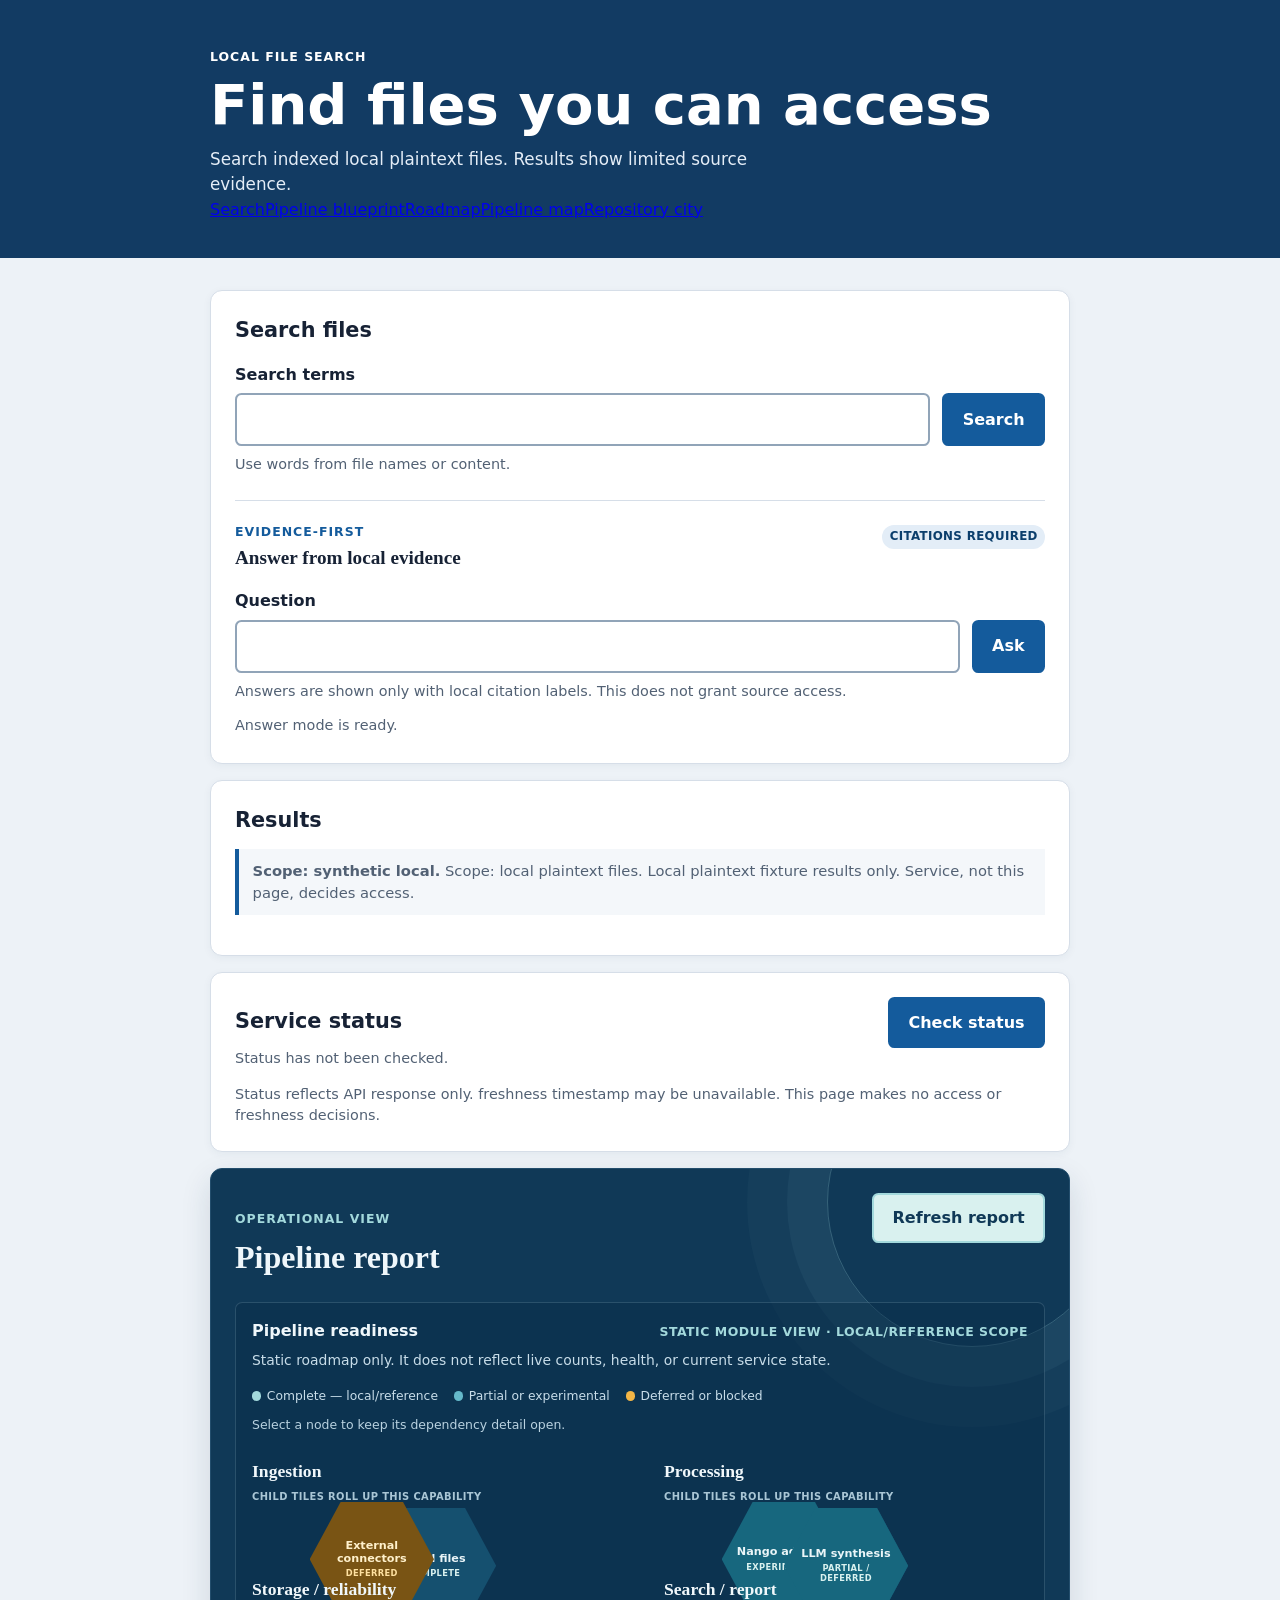
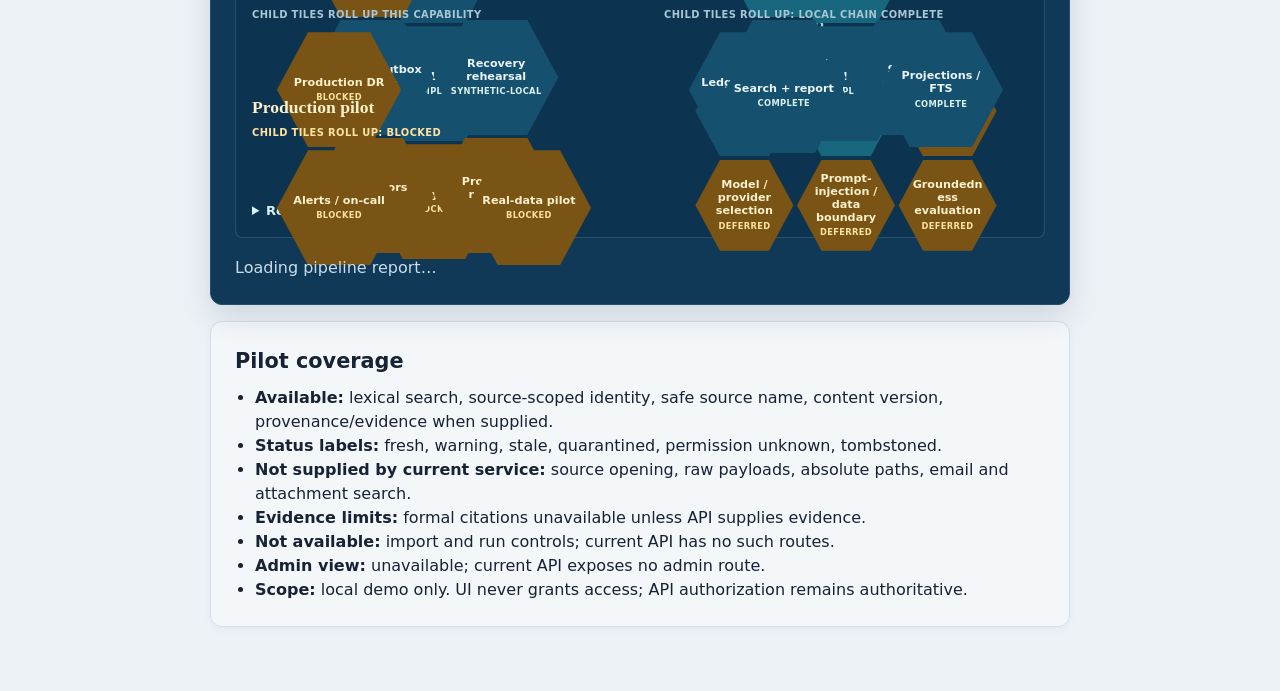
==== commit a78117c5: "feat(frontend): add pipeline blueprint views" ====
--- a/frontend/index.html
+++ b/frontend/index.html
@@ -14,7 +14,7 @@
         <p class="eyebrow">Local file search</p>
         <h1>Find files you can access</h1>
         <p class="lede">Search indexed local plaintext files. Results show limited source evidence.</p>
-        <nav class="site-nav" aria-label="Project views"><a href="index.html" aria-current="page">Search</a><a href="pipeline-map.html">Pipeline map</a><a href="repository-city.html">Repository city</a></nav>
+        <nav class="site-nav" aria-label="Project views"><a href="index.html" aria-current="page">Search</a><a href="pipeline-blueprint.html">Pipeline blueprint</a><a href="pipeline-roadmap.html">Roadmap</a><a href="pipeline-map.html">Pipeline map</a><a href="repository-city.html">Repository city</a></nav>
       </div>
     </header>
 
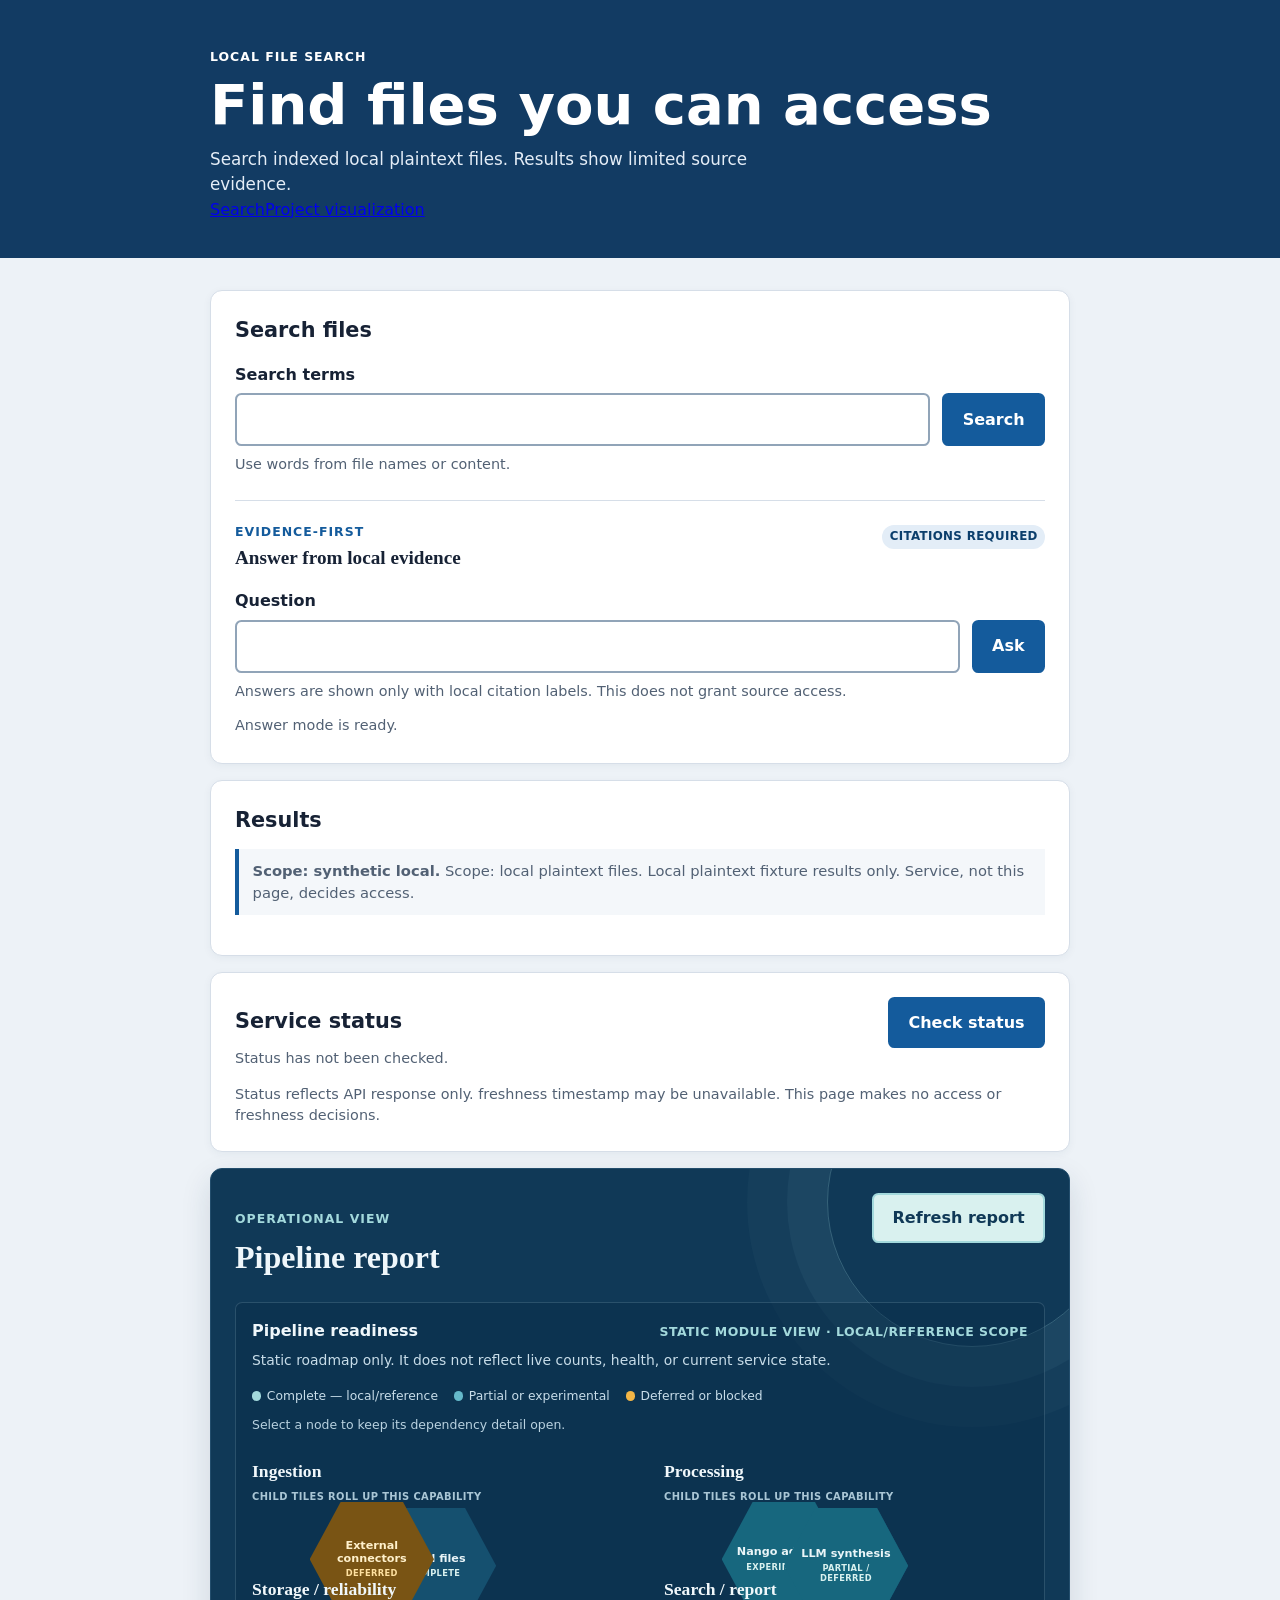
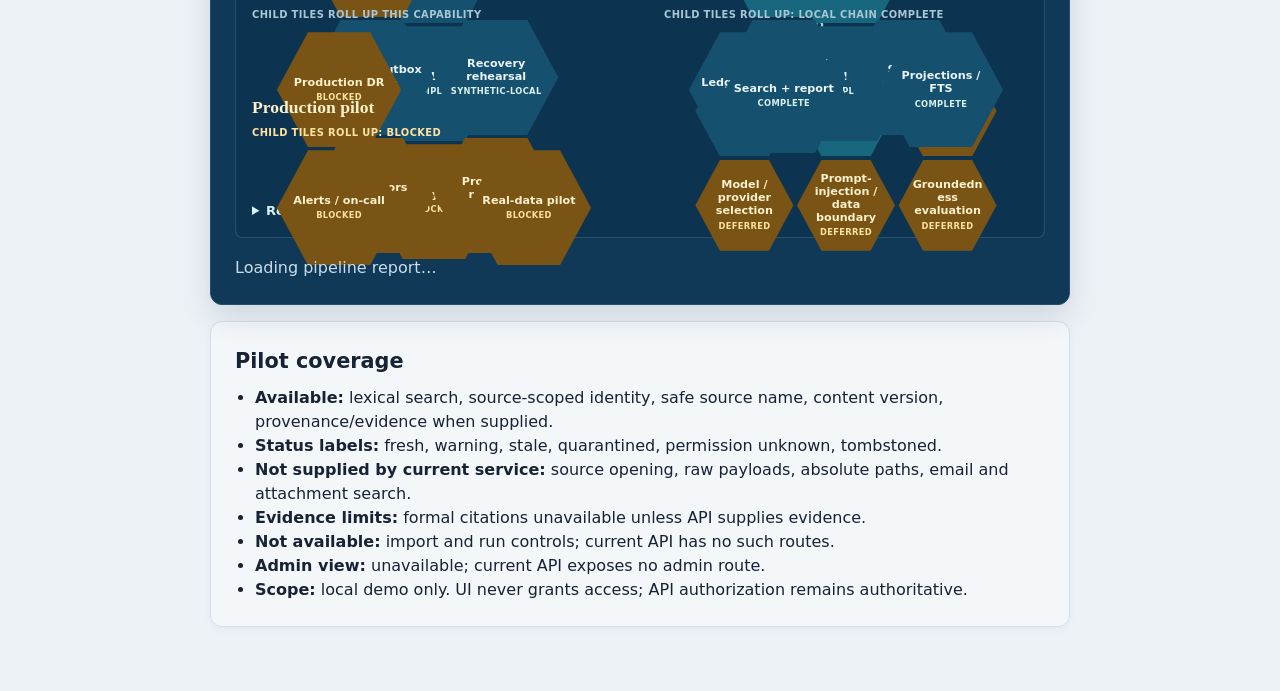
==== commit 3e63390e: "feat(frontend): add visualization hub" ====
--- a/frontend/index.html
+++ b/frontend/index.html
@@ -14,7 +14,7 @@
         <p class="eyebrow">Local file search</p>
         <h1>Find files you can access</h1>
         <p class="lede">Search indexed local plaintext files. Results show limited source evidence.</p>
-        <nav class="site-nav" aria-label="Project views"><a href="index.html" aria-current="page">Search</a><a href="pipeline-blueprint.html">Pipeline blueprint</a><a href="pipeline-roadmap.html">Roadmap</a><a href="pipeline-map.html">Pipeline map</a><a href="repository-city.html">Repository city</a></nav>
+        <nav class="site-nav" aria-label="Project views"><a href="index.html" aria-current="page">Search</a><a href="project-visualization.html">Project visualization</a></nav>
       </div>
     </header>
 
